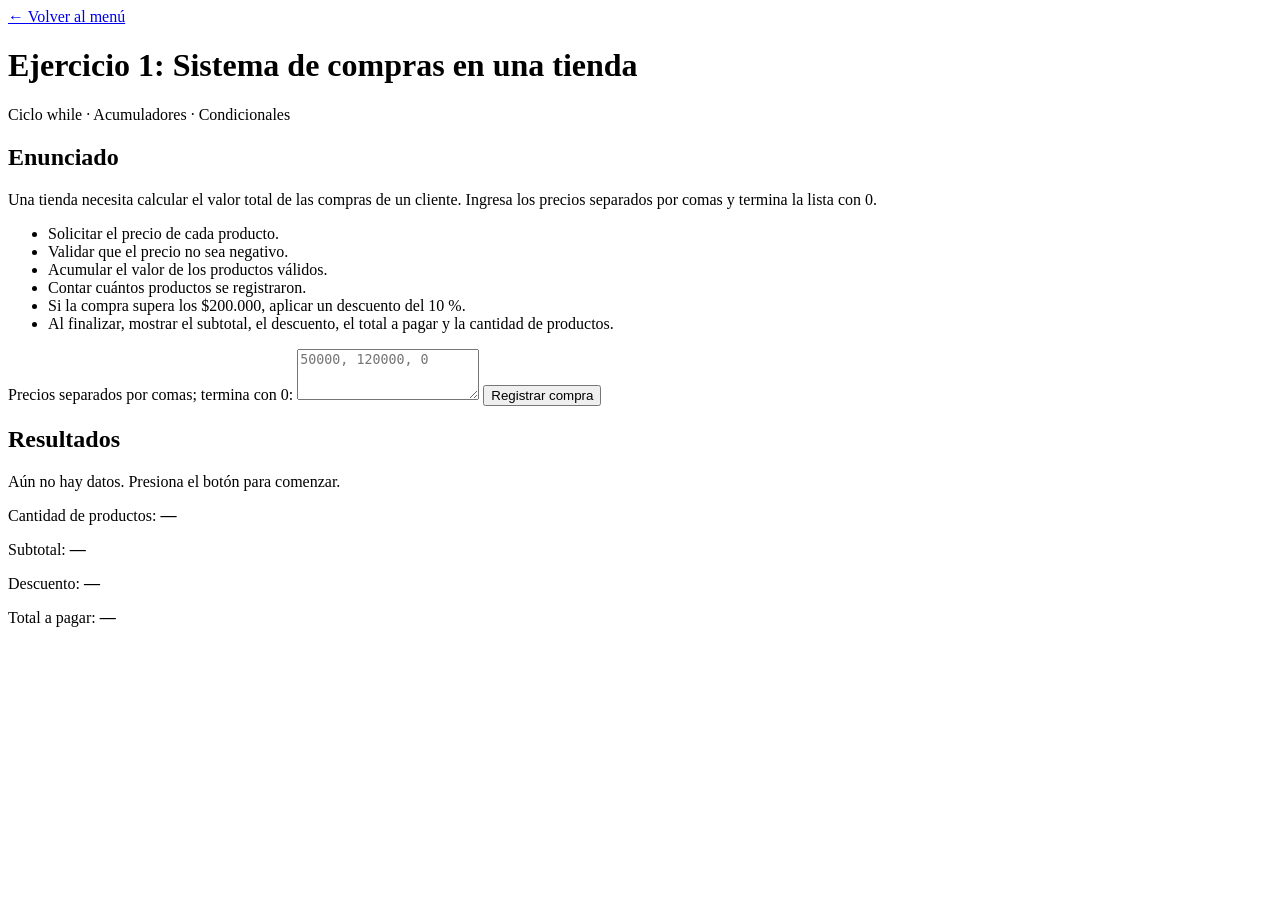
==== ejercicio1.html @ 61523814 "ciclos" ====
<!DOCTYPE html>
<html lang="es">
<head>
  <meta charset="UTF-8">
  <meta name="viewport" content="width=device-width, initial-scale=1.0">
  <title>Ejercicio 1 · Sistema de compras en una tienda</title>
</head>
<body>
  <header>
    <a href="index.html">← Volver al menú</a>
    <h1>Ejercicio 1: Sistema de compras en una tienda</h1>
    <p id="etiquetas">Ciclo while · Acumuladores · Condicionales</p>
  </header>

  <main>
    <section id="enunciado">
      <h2>Enunciado</h2>
      <p>Una tienda necesita calcular el valor total de las compras de un cliente. Ingresa los precios separados por comas y termina la lista con 0.</p>
      <ul>
        <li>Solicitar el precio de cada producto.</li>
        <li>Validar que el precio no sea negativo.</li>
        <li>Acumular el valor de los productos válidos.</li>
        <li>Contar cuántos productos se registraron.</li>
        <li>Si la compra supera los $200.000, aplicar un descuento del 10 %.</li>
        <li>Al finalizar, mostrar el subtotal, el descuento, el total a pagar y la cantidad de productos.</li>
      </ul>
    </section>

    <section id="controles">
      <form id="formulario">
        <label for="precios">Precios separados por comas; termina con 0:</label>
        <textarea id="precios" rows="3" placeholder="50000, 120000, 0" required></textarea>
        <button type="submit">Registrar compra</button>
      </form>
    </section>

    <section id="resultado" aria-live="polite">
      <h2>Resultados</h2>
      <p id="mensaje">Aún no hay datos. Presiona el botón para comenzar.</p>
      <p>Cantidad de productos: <strong id="cantidad">—</strong></p>
      <p>Subtotal: <strong id="subtotal">—</strong></p>
      <p>Descuento: <strong id="descuento">—</strong></p>
      <p>Total a pagar: <strong id="total">—</strong></p>
    </section>
  </main>

  <script src="js/ejercicio1.js"></script>
</body>
</html>
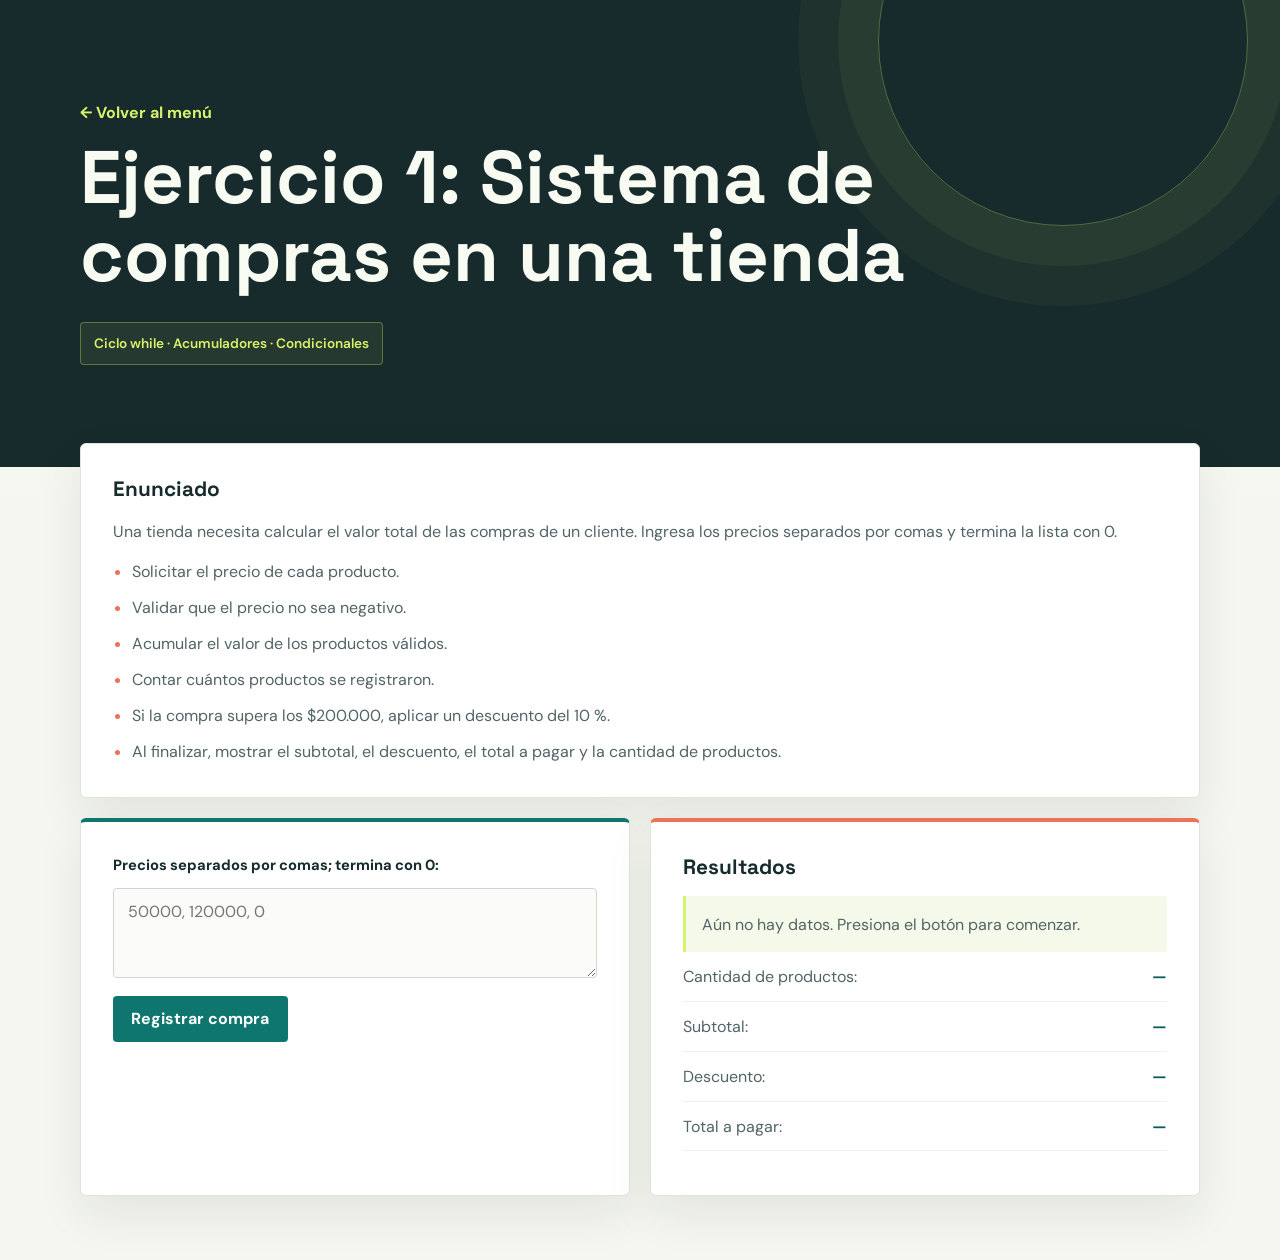
==== commit 12d176bf: "css" ====
--- a/ejercicio1.html
+++ b/ejercicio1.html
@@ -4,6 +4,7 @@
   <meta charset="UTF-8">
   <meta name="viewport" content="width=device-width, initial-scale=1.0">
   <title>Ejercicio 1 · Sistema de compras en una tienda</title>
+  <link rel="stylesheet" href="styles.css">
 </head>
 <body>
   <header>
--- a/styles.css
+++ b/styles.css
@@ -0,0 +1,366 @@
+@import url('https://fonts.googleapis.com/css2?family=DM+Sans:wght@400;500;600;700&family=Space+Grotesk:wght@500;600;700&display=swap');
+
+:root {
+  color-scheme: light;
+  --ink: #172a2c;
+  --muted: #526466;
+  --paper: #f4f6ef;
+  --surface: #ffffff;
+  --line: #dce5dc;
+  --green: #0e766e;
+  --green-dark: #075e58;
+  --lime: #d8f36a;
+  --coral: #ed7256;
+  --shadow: 0 18px 48px rgb(23 42 44 / 8%);
+  font-family: 'DM Sans', 'Segoe UI', sans-serif;
+  color: var(--ink);
+  background: var(--paper);
+  font-synthesis: none;
+  text-rendering: optimizeLegibility;
+}
+
+* {
+  box-sizing: border-box;
+}
+
+body {
+  min-width: 320px;
+  min-height: 100vh;
+  margin: 0;
+  background:
+    radial-gradient(ellipse at 92% 6%, rgb(216 243 106 / 36%), transparent 25rem),
+    linear-gradient(180deg, #f8f9f4 0%, var(--paper) 34rem);
+}
+
+header {
+  position: relative;
+  overflow: hidden;
+  padding: clamp(2.5rem, 8vw, 6.5rem) max(1.25rem, calc((100% - 1120px) / 2));
+  color: #f7fbf2;
+  background: var(--ink);
+  isolation: isolate;
+}
+
+header::after {
+  position: absolute;
+  z-index: -1;
+  top: -9rem;
+  right: max(1rem, calc((100% - 1120px) / 2 - 3rem));
+  width: 23rem;
+  aspect-ratio: 1;
+  border: 1px solid rgb(216 243 106 / 32%);
+  border-radius: 50%;
+  box-shadow: 0 0 0 2.5rem rgb(216 243 106 / 5%), 0 0 0 5rem rgb(216 243 106 / 4%);
+  content: '';
+}
+
+header h1,
+header p,
+header > a,
+main {
+  position: relative;
+}
+
+header h1 {
+  max-width: 850px;
+  margin: 1rem 0 0.75rem;
+  font-family: 'Space Grotesk', 'Segoe UI', sans-serif;
+  font-size: clamp(2.35rem, 6vw, 4.65rem);
+  line-height: 1.04;
+}
+
+header p {
+  max-width: 650px;
+  margin: 0;
+  color: #c2d0c8;
+  font-size: 1.05rem;
+  line-height: 1.7;
+}
+
+header #etiquetas {
+  display: inline-flex;
+  width: fit-content;
+  max-width: 100%;
+  margin-top: 1rem;
+  padding: 0.55rem 0.8rem;
+  border: 1px solid rgb(216 243 106 / 32%);
+  border-radius: 4px;
+  color: var(--lime);
+  background: rgb(216 243 106 / 8%);
+  font-size: 0.85rem;
+  font-weight: 600;
+}
+
+header > a {
+  display: inline-flex;
+  align-items: center;
+  gap: 0.45rem;
+  color: var(--lime);
+  font-weight: 700;
+  text-decoration: none;
+}
+
+header > a:hover {
+  color: #fff;
+}
+
+main {
+  display: grid;
+  grid-template-columns: repeat(2, minmax(0, 1fr));
+  gap: 1.25rem;
+  width: min(1120px, calc(100% - 2.5rem));
+  margin: -1.5rem auto 4rem;
+}
+
+main > section {
+  min-width: 0;
+  padding: clamp(1.25rem, 3vw, 2rem);
+  border: 1px solid var(--line);
+  border-radius: 6px;
+  background: var(--surface);
+  box-shadow: var(--shadow);
+  animation: rise-in 500ms both;
+}
+
+main > section:nth-child(2) {
+  animation-delay: 80ms;
+}
+
+main > section:nth-child(3) {
+  animation-delay: 140ms;
+}
+
+main > section h2 {
+  margin: 0 0 1rem;
+  font-family: 'Space Grotesk', 'Segoe UI', sans-serif;
+  font-size: 1.3rem;
+  line-height: 1.25;
+}
+
+main > section p,
+main > section li {
+  color: var(--muted);
+  line-height: 1.7;
+}
+
+main > section p {
+  margin: 0.7rem 0;
+}
+
+main > section ul {
+  display: grid;
+  gap: 0.55rem;
+  margin: 0.8rem 0 0;
+  padding-left: 1.2rem;
+}
+
+main > section li::marker {
+  color: var(--coral);
+}
+
+#enunciado {
+  grid-column: 1 / -1;
+}
+
+#controles {
+  border-top: 4px solid var(--green);
+}
+
+#resultado {
+  border-top: 4px solid var(--coral);
+}
+
+form {
+  display: grid;
+  grid-template-columns: repeat(2, minmax(0, 1fr));
+  gap: 0.7rem 1rem;
+}
+
+form label {
+  align-self: end;
+  grid-column: 1 / -1;
+  color: var(--ink);
+  font-size: 0.92rem;
+  font-weight: 700;
+  line-height: 1.5;
+}
+
+form input,
+form textarea {
+  width: 100%;
+  min-width: 0;
+  grid-column: 1 / -1;
+  padding: 0.8rem 0.9rem;
+  border: 1px solid #cbd8ce;
+  border-radius: 4px;
+  outline: none;
+  color: var(--ink);
+  background: #fbfcf9;
+  font: inherit;
+  transition: border-color 160ms ease, box-shadow 160ms ease, background 160ms ease;
+}
+
+form textarea {
+  min-height: 5.5rem;
+  resize: vertical;
+}
+
+form input:focus,
+form textarea:focus {
+  border-color: var(--green);
+  background: #fff;
+  box-shadow: 0 0 0 3px rgb(14 118 110 / 15%);
+}
+
+form button {
+  grid-column: 1 / -1;
+  justify-self: start;
+  min-height: 2.9rem;
+  margin-top: 0.4rem;
+  padding: 0.75rem 1.15rem;
+  border: 0;
+  border-radius: 4px;
+  color: #fff;
+  background: var(--green);
+  font: inherit;
+  font-weight: 700;
+  cursor: pointer;
+  transition: transform 160ms ease, background 160ms ease, box-shadow 160ms ease;
+}
+
+form button:hover {
+  transform: translateY(-2px);
+  background: var(--green-dark);
+  box-shadow: 0 8px 18px rgb(14 118 110 / 20%);
+}
+
+form button:focus-visible,
+a:focus-visible {
+  outline: 3px solid var(--coral);
+  outline-offset: 3px;
+}
+
+#resultado p {
+  display: flex;
+  justify-content: space-between;
+  gap: 1rem;
+  padding-bottom: 0.65rem;
+  border-bottom: 1px solid #edf1eb;
+}
+
+#resultado p:first-of-type {
+  display: block;
+  padding: 0.9rem 1rem;
+  border: 0;
+  border-left: 3px solid var(--lime);
+  border-radius: 0 4px 4px 0;
+  background: #f5f9e9;
+}
+
+#resultado strong {
+  color: var(--green-dark);
+  text-align: right;
+}
+
+#resultado ul:empty {
+  display: none;
+}
+
+#resultado ul:not(:empty) {
+  display: grid;
+  gap: 0.45rem;
+  padding-left: 1.2rem;
+}
+
+#resultado code {
+  overflow-wrap: anywhere;
+}
+
+body:has(main > #seccionEjemplos) main {
+  grid-template-columns: repeat(2, minmax(0, 1fr));
+}
+
+body:has(main > #seccionEjemplos) main > section {
+  border-top: 4px solid var(--green);
+}
+
+body:has(main > #seccionEjemplos) #seccionTaller {
+  grid-row: span 2;
+}
+
+body:has(main > #seccionEjemplos) #seccionTaller ul {
+  list-style: none;
+  padding: 0;
+}
+
+body:has(main > #seccionEjemplos) #seccionTaller a,
+body:has(main > #seccionEjemplos) main > section > p > a {
+  color: var(--green-dark);
+  font-weight: 700;
+  text-decoration-color: #b7d44e;
+  text-decoration-thickness: 2px;
+  text-underline-offset: 4px;
+}
+
+body:has(main > #seccionEjemplos) #seccionTaller li {
+  padding: 0.7rem 0.8rem;
+  border-bottom: 1px solid #edf1eb;
+  border-radius: 3px;
+  transition: background 150ms ease, padding 150ms ease;
+}
+
+body:has(main > #seccionEjemplos) #seccionTaller li:hover {
+  padding-left: 1.1rem;
+  background: #f5f9e9;
+}
+
+@keyframes rise-in {
+  from {
+    transform: translateY(10px);
+    opacity: 0;
+  }
+  to {
+    transform: translateY(0);
+    opacity: 1;
+  }
+}
+
+@media (max-width: 700px) {
+  header {
+    padding: 2.75rem 1.25rem 3.5rem;
+  }
+
+  header::after {
+    right: -14rem;
+  }
+
+  main,
+  body:has(main > #seccionEjemplos) main {
+    grid-template-columns: minmax(0, 1fr);
+    width: min(100% - 1.5rem, 540px);
+    margin-top: -1rem;
+  }
+
+  #enunciado {
+    grid-column: auto;
+  }
+
+  body:has(main > #seccionEjemplos) #seccionTaller {
+    grid-row: auto;
+  }
+
+  main > section {
+    padding: 1.25rem;
+  }
+}
+
+@media (prefers-reduced-motion: reduce) {
+  *,
+  *::before,
+  *::after {
+    scroll-behavior: auto !important;
+    animation-duration: 0.01ms !important;
+    animation-iteration-count: 1 !important;
+    transition-duration: 0.01ms !important;
+  }
+}
